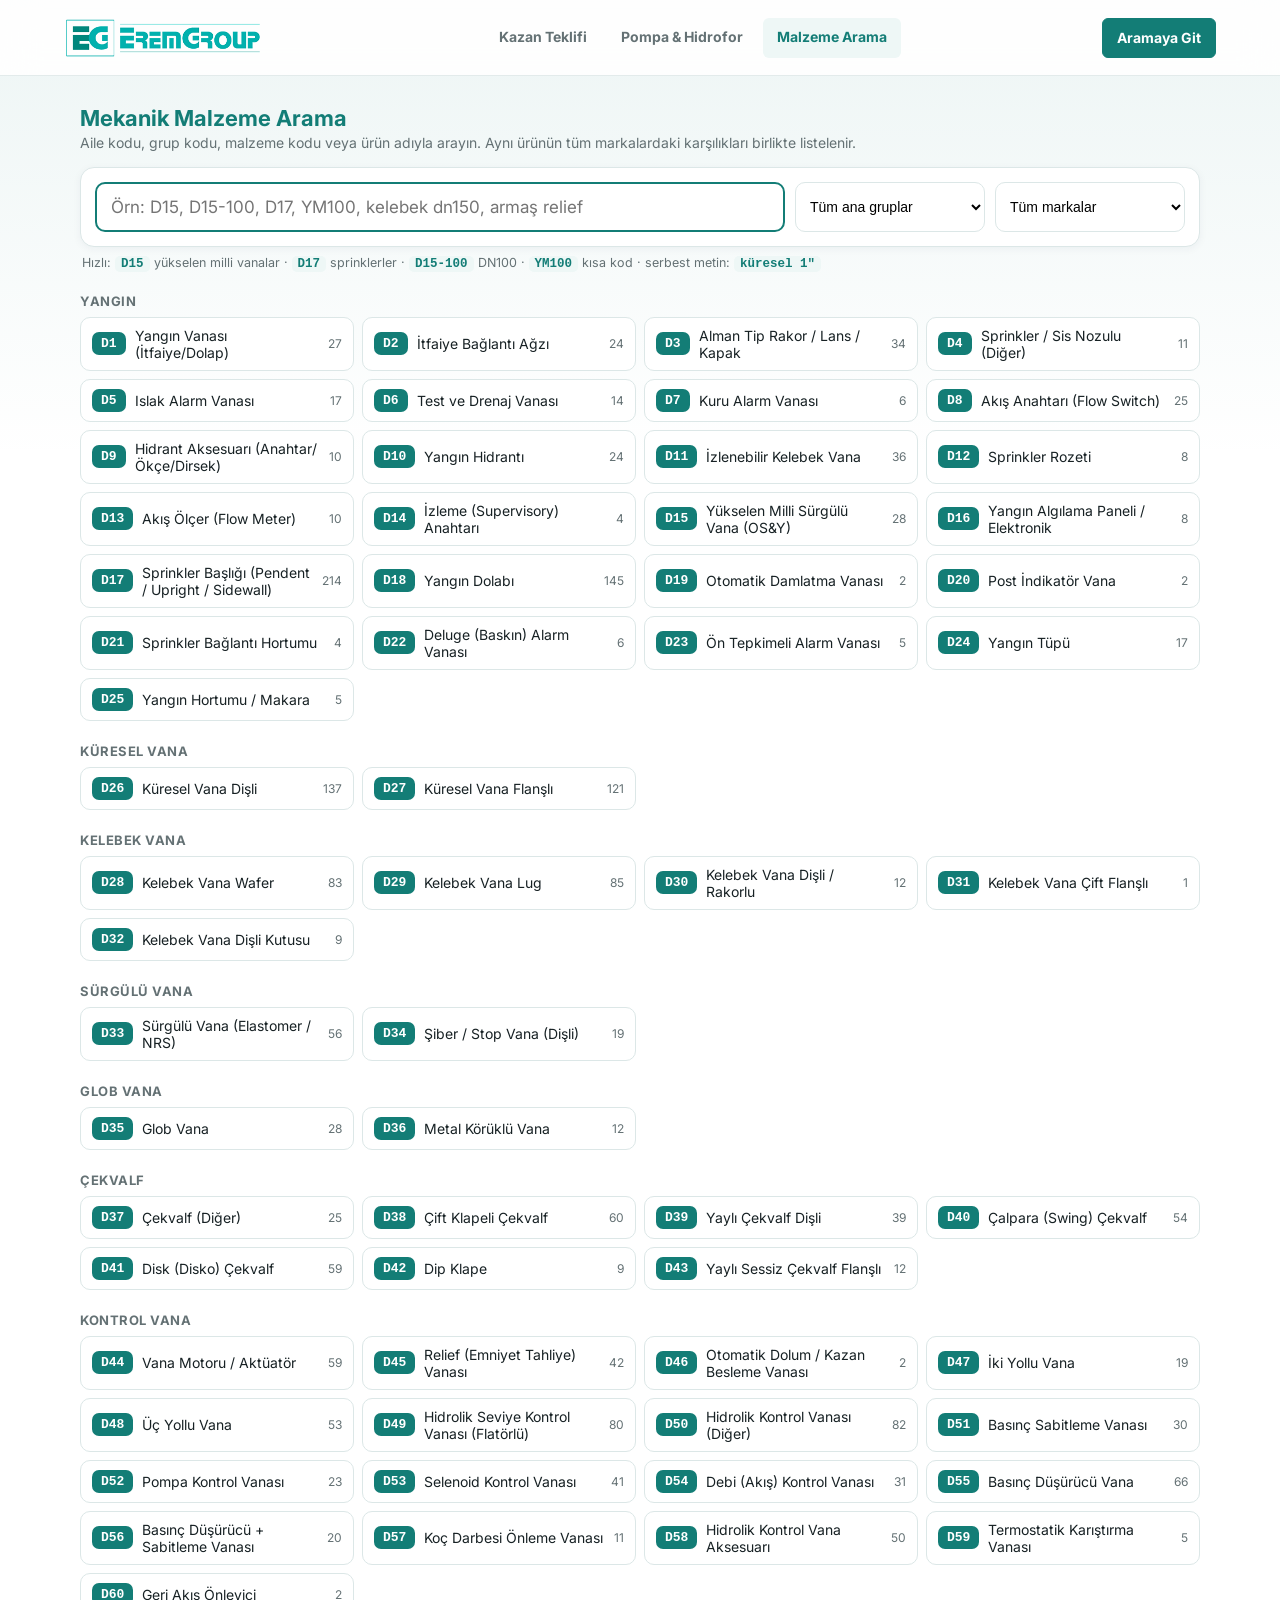
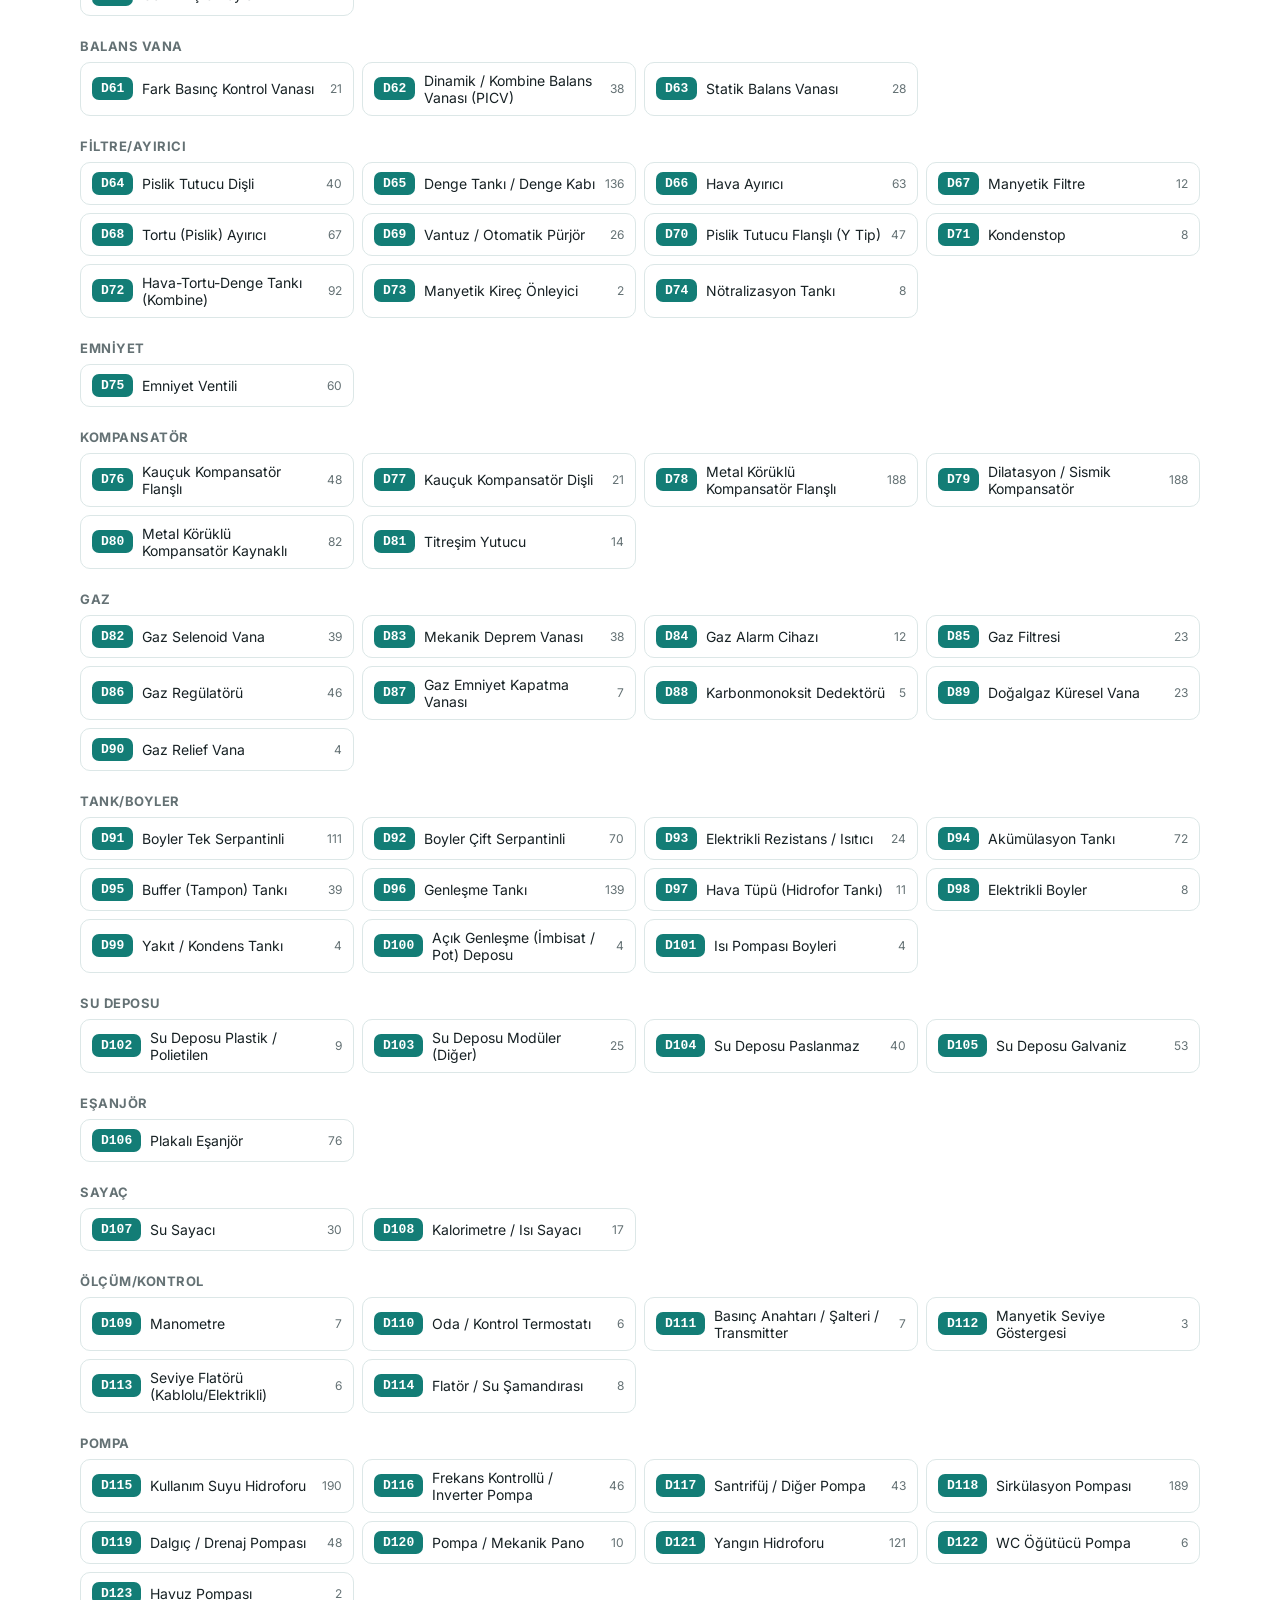
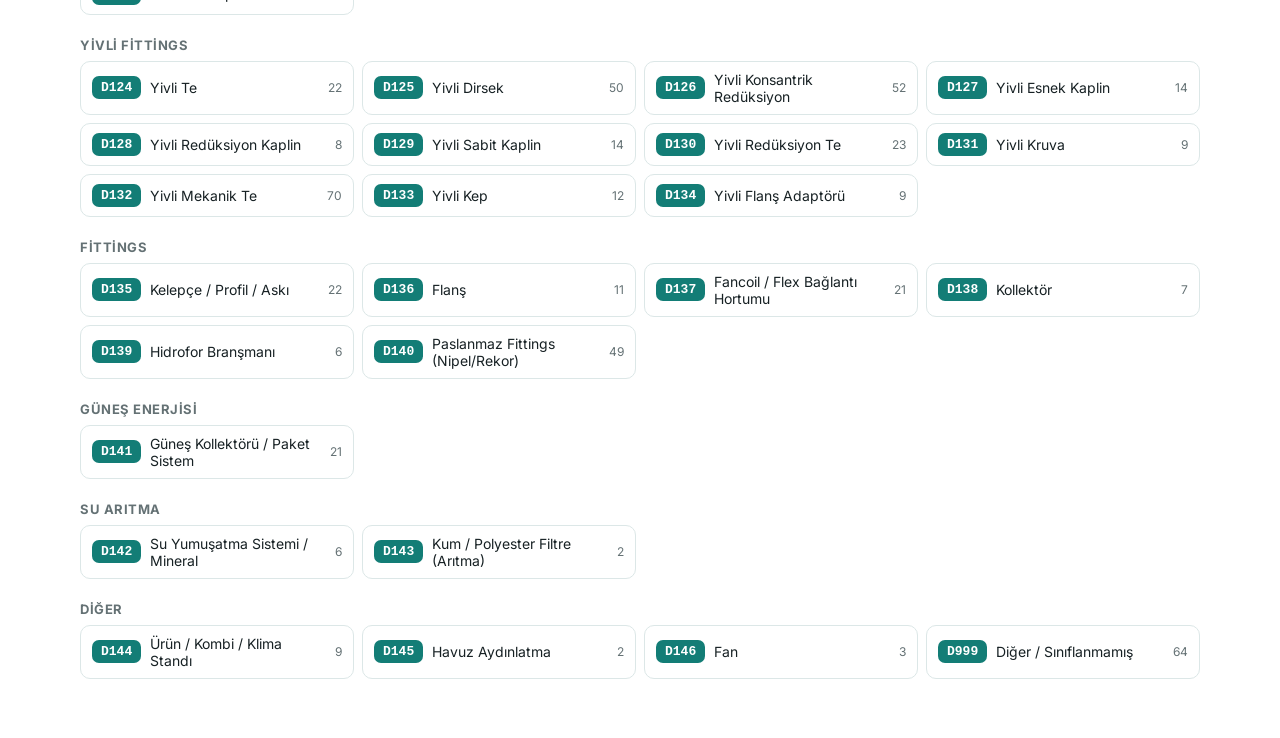
==== malzeme-arama/index.html @ 42b1c657 "Mekanik malzeme arama sayfasi eklendi" ====
<!DOCTYPE html>
<html lang="tr">
<head>
<meta charset="UTF-8">
<meta name="viewport" content="width=device-width, initial-scale=1.0">
<meta name="color-scheme" content="light">
<title>Erem Group | Mekanik Malzeme Arama</title>
<link rel="preconnect" href="https://fonts.googleapis.com" />
<link rel="preconnect" href="https://fonts.gstatic.com" crossorigin />
<link href="https://fonts.googleapis.com/css2?family=Inter:wght@400;500;600;700;800&display=swap" rel="stylesheet" />
<link rel="stylesheet" href="/styles.css" />
<style>
:root{--navy:#137d76;--navy2:#0f625d;--bg:transparent;--card:#fff;--line:#dce7e7;--txt:#172124;--mut:#647174;--acc:#eef7f6;--ok:#e2efda;--okt:#2e6b1f}
*{box-sizing:border-box}
body{margin:0;font-size:14px}
.ma-main{max-width:1200px;margin:0 auto;padding:28px clamp(16px,4vw,40px) 60px}
h1{margin:4px 0 4px;font-size:22px;color:var(--navy)}
.sub{color:var(--mut);margin:0 0 16px}
.searchbar{background:var(--card);border:1px solid var(--line);border-radius:14px;padding:14px;display:flex;gap:10px;flex-wrap:wrap;box-shadow:0 2px 8px rgba(20,40,70,.05)}
.q{flex:1 1 320px;position:relative}
.q input{width:100%;font-size:17px;padding:13px 40px 13px 14px;border:2px solid var(--line);border-radius:10px;outline:none}
.q input:focus{border-color:var(--navy)}
.q button{position:absolute;right:8px;top:50%;transform:translateY(-50%);border:0;background:none;font-size:20px;color:var(--mut);cursor:pointer;display:none}
select{padding:12px 10px;border:1px solid var(--line);border-radius:10px;background:#fff;font-size:14px;min-width:150px;flex:0 1 190px}
.hint{color:var(--mut);font-size:12.5px;margin:8px 2px 0}
.hint code{background:var(--acc);color:var(--navy);padding:1px 6px;border-radius:5px;font-weight:700;cursor:pointer}
.stat{margin:18px 2px 10px;color:var(--mut);font-size:13px}
.stat b{color:var(--txt)}
.grp{background:var(--card);border:1px solid var(--line);border-radius:12px;margin-bottom:12px;overflow:hidden}
.gh{display:flex;align-items:center;gap:10px;flex-wrap:wrap;padding:10px 14px;background:#fafbfd;border-bottom:1px solid var(--line)}
.code{font-family:ui-monospace,Consolas,monospace;background:var(--navy);color:#fff;padding:4px 9px;border-radius:7px;font-weight:700;font-size:13px;cursor:pointer;white-space:nowrap}
.code.alt{background:var(--acc);color:var(--navy)}
.gt{font-weight:700}
.gs{color:var(--mut);font-size:12.5px}
.chips{margin-left:auto;display:flex;gap:4px;flex-wrap:wrap}
.chip{font-size:11.5px;padding:3px 8px;border-radius:20px;background:var(--acc);color:var(--navy);font-weight:600}
.chip.multi{background:var(--ok);color:var(--okt)}
table{width:100%;border-collapse:collapse}
td{padding:8px 14px;border-top:1px solid #f0f3f7;vertical-align:top}
tr:first-child td{border-top:0}
td.mk{font-family:ui-monospace,Consolas,monospace;font-size:12px;color:var(--mut);white-space:nowrap;cursor:pointer;width:1%}
td.br{font-weight:700;white-space:nowrap;width:1%}
.tags span{display:inline-block;font-size:11px;background:#f1f3f6;color:#4a5563;border-radius:5px;padding:1px 6px;margin:3px 4px 0 0}
.fams h3{font-size:13px;letter-spacing:.04em;color:var(--mut);margin:22px 0 8px;text-transform:uppercase}
.fgrid{display:grid;grid-template-columns:repeat(auto-fill,minmax(260px,1fr));gap:8px}
.fam{background:var(--card);border:1px solid var(--line);border-radius:10px;padding:9px 11px;display:flex;gap:9px;align-items:center;cursor:pointer;text-align:left;font:inherit;color:inherit}
.fam:hover{border-color:var(--navy);background:#fbfdff}
.fam .n{margin-left:auto;color:var(--mut);font-size:12px}
.empty{background:var(--card);border:1px dashed var(--line);border-radius:12px;padding:30px;text-align:center;color:var(--mut)}
.more{text-align:center;margin:14px}
.more button{background:var(--navy);color:#fff;border:0;border-radius:9px;padding:10px 18px;font-weight:700;cursor:pointer}
.toast{position:fixed;bottom:18px;left:50%;transform:translateX(-50%);background:var(--txt);color:#fff;padding:8px 14px;border-radius:8px;font-size:13px;opacity:0;transition:.2s;pointer-events:none}
.toast.on{opacity:1}
@media(max-width:640px){td.mk{display:none}.chips{margin-left:0}select{flex:1 1 100%}}
</style>
</head>
<body>
<header class="site-header">
  <a class="brand" href="/" aria-label="Erem Group ana sayfa">
    <img src="/logo_dark.png" alt="Erem Group" style="height:40px;display:block;" />
  </a>
  <nav class="nav" aria-label="Ana menü">
    <a href="/#teklif">Kazan Teklifi</a>
    <a href="/pompa-hidrofor">Pompa &amp; Hidrofor</a>
    <a href="/malzeme-arama" class="active">Malzeme Arama</a>
  </nav>
  <a class="header-action" href="#q">Aramaya Git</a>
</header>
<main class="ma-main">
  <h1>Mekanik Malzeme Arama</h1>
  <p class="sub">Aile kodu, grup kodu, malzeme kodu veya ürün adıyla arayın. Aynı ürünün tüm markalardaki karşılıkları birlikte listelenir.</p>
  <div class="searchbar">
    <div class="q"><input id="q" type="text" placeholder="Örn: D15, D15-100, D17, YM100, kelebek dn150, armaş relief" autocomplete="off" autofocus><button id="clr" title="Temizle">×</button></div>
    <select id="fAna"><option value="">Tüm ana gruplar</option></select>
    <select id="fMarka"><option value="">Tüm markalar</option></select>
  </div>
  <p class="hint">Hızlı: <code>D15</code> yükselen milli vanalar · <code>D17</code> sprinklerler · <code>D15-100</code> DN100 · <code>YM100</code> kısa kod · serbest metin: <code>küresel 1"</code></p>
  <div id="stat" class="stat"></div>
  <div id="out"></div>
</main>
<div id="toast" class="toast"></div>
<script src="/malzeme-arama/data.js"></script>
<script>
const DATA = window.MALZEME_DATA;
const I={aile:0,grup:1,kisa:2,tip:3,olcu:4,birim:5,kod:6,ad:7,marka:8,bag:9,mlz:10,onay:11,pn:12,kw:13};
const TR={'Ç':'C','Ğ':'G','İ':'I','Ö':'O','Ş':'S','Ü':'U','ç':'C','ğ':'G','ı':'I','ö':'O','ş':'S','ü':'U','i':'I'};
const norm=s=>String(s).replace(/[ÇĞİÖŞÜçğıöşüi]/g,c=>TR[c]).toUpperCase().replace(/\s+/g,' ').trim();
const INCH={'1/2':'15','3/4':'20','1':'25','11/4':'32','1 1/4':'32','11/2':'40','1 1/2':'40','2':'50','21/2':'65','2 1/2':'65','3':'80','4':'100','5':'125','6':'150','8':'200','10':'250','12':'300'};
const rows=DATA.rows, fam=DATA.fam;
const hay=rows.map(r=>{const f=fam[r[I.aile]]||{};let h=[r[I.aile],r[I.grup],r[I.kisa],r[I.kod],r[I.ad],r[I.marka],r[I.tip],f.ad,r[I.bag],r[I.mlz],r[I.pn]].join(' ');
  if(r[I.birim]==='DN'&&r[I.olcu]) h+=' DN'+r[I.olcu]+' DN '+r[I.olcu];
  return ' '+norm(h)+' ';});
const esc=s=>String(s).replace(/[&<>"]/g,c=>({'&':'&amp;','<':'&lt;','>':'&gt;','"':'&quot;'}[c]));
const $=id=>document.getElementById(id);
DATA.ana.forEach(a=>$('fAna').add(new Option(a,a)));
[...new Set(rows.map(r=>r[I.marka]))].sort((a,b)=>a.localeCompare(b,'tr')).forEach(m=>$('fMarka').add(new Option(m,m)));
let limit=60;

function match(q){
  const Q=norm(q), fA=$('fAna').value, fM=$('fMarka').value;
  let idx=[];
  const pass=i=>(!fA||(fam[rows[i][I.aile]]||{}).ana===fA)&&(!fM||rows[i][I.marka]===fM);
  if(!Q){ if(!fA&&!fM) return null; rows.forEach((r,i)=>pass(i)&&idx.push(i)); return idx;}
  for(const k of [I.aile,I.grup,I.kisa,I.kod]){ rows.forEach((r,i)=>{if(norm(r[k])===Q&&pass(i))idx.push(i)}); if(idx.length) return idx; }
  // serbest metin: 1" gibi inç ifadelerini DN'e çevir
  let toks=Q.replace(/(\d+\s?\d?\/?\d*)\s*(\"|'')/g,(m,a)=>INCH[a.trim()]?'DN'+INCH[a.trim()]:m).split(' ').filter(Boolean);
  toks=toks.map(t=>/^DN\d+$/.test(t)?' '+t+' ':t);
  rows.forEach((r,i)=>{if(pass(i)&&toks.every(t=>hay[i].includes(t)))idx.push(i)});
  return idx;
}
function render(){
  const q=$('q').value; $('clr').style.display=q?'block':'none';
  const idx=match(q);
  if(idx===null){ $('stat').innerHTML=''; return renderFams(); }
  if(!idx.length){ $('stat').innerHTML=''; $('out').innerHTML='<div class="empty">Sonuç bulunamadı. Farklı bir kod veya kelime deneyin.</div>'; return;}
  const groups=new Map(); idx.forEach(i=>{const g=rows[i][I.grup]; if(!groups.has(g))groups.set(g,[]); groups.get(g).push(i)});
  const brands=new Set(idx.map(i=>rows[i][I.marka]));
  $('stat').innerHTML=`<b>${idx.length}</b> ürün · <b>${groups.size}</b> grup · <b>${brands.size}</b> marka`;
  let html='',n=0;
  for(const [g,list] of groups){ if(n++>=limit)break;
    const r0=rows[list[0]], f=fam[r0[I.aile]]||{};
    const bs=[...new Set(list.map(i=>rows[i][I.marka]))];
    const size=r0[I.olcu]?`${esc(r0[I.olcu])} <span class="gs">${esc(r0[I.birim])}</span>`:'';
    html+=`<div class="grp"><div class="gh"><span class="code" data-c="${esc(g)}">${esc(g)}</span>${r0[I.kisa]!==g?`<span class="code alt" data-c="${esc(r0[I.kisa])}">${esc(r0[I.kisa])}</span>`:''}
      <span class="gt">${esc(r0[I.tip])}</span><span>${size}</span>
      <span class="chips">${bs.map(b=>`<span class="chip ${bs.length>1?'multi':''}">${esc(b)}</span>`).join('')}</span></div><table>`;
    for(const i of list){const r=rows[i];
      const tags=[r[I.bag],r[I.mlz],r[I.onay],r[I.pn],r[I.kw]?r[I.kw]+' kW':''].filter(Boolean);
      html+=`<tr><td class="br">${esc(r[I.marka])}</td><td>${esc(r[I.ad])}<div class="tags">${tags.map(t=>`<span>${esc(t)}</span>`).join('')}</div></td><td class="mk" data-c="${esc(r[I.kod])}" title="Kopyala">${esc(r[I.kod])}</td></tr>`;}
    html+='</table></div>';
  }
  if(groups.size>limit) html+=`<div class="more"><button onclick="limit+=60;render()">Daha fazla göster (${groups.size-limit} grup daha)</button></div>`;
  $('out').innerHTML=html;
}
function renderFams(){
  const cnt={}; rows.forEach(r=>cnt[r[I.aile]]=(cnt[r[I.aile]]||0)+1);
  const by={}; Object.entries(fam).forEach(([k,v])=>{(by[v.ana]=by[v.ana]||[]).push(k)});
  let html='<div class="fams">';
  for(const a of DATA.ana){ if(!by[a])continue;
    html+=`<h3>${esc(a)}</h3><div class="fgrid">`+by[a].sort((x,y)=>+x.slice(1)-+y.slice(1)).map(k=>`<button class="fam" data-f="${k}"><span class="code">${k}</span><span>${esc(fam[k].ad)}</span><span class="n">${cnt[k]}</span></button>`).join('')+'</div>';}
  $('out').innerHTML=html+'</div>';
}
let t; $('q').addEventListener('input',()=>{limit=60;clearTimeout(t);t=setTimeout(()=>{render();sync()},150)});
$('fAna').onchange=$('fMarka').onchange=()=>{limit=60;render()};
$('clr').onclick=()=>{$('q').value='';render();sync();$('q').focus()};
function toast(m){const e=$('toast');e.textContent=m;e.classList.add('on');setTimeout(()=>e.classList.remove('on'),1200)}
$('out').addEventListener('click',e=>{
  const f=e.target.closest('[data-f]'); if(f){$('q').value=f.dataset.f;render();sync();window.scrollTo(0,0);return;}
  const c=e.target.closest('[data-c]'); if(c){navigator.clipboard?.writeText(c.dataset.c).then(()=>toast(c.dataset.c+' kopyalandı'),()=>{});}
});
document.querySelector('.hint').addEventListener('click',e=>{if(e.target.tagName==='CODE'){$('q').value=e.target.textContent;render();sync()}});
function sync(){try{const u=new URL(location.href);$('q').value?u.searchParams.set('q',$('q').value):u.searchParams.delete('q');history.replaceState(null,'',u)}catch(e){}}
try{const p=new URLSearchParams(location.search).get('q'); if(p)$('q').value=p;}catch(e){}
render();
</script>
</body>
</html>
---- styles.css ----
:root {
  color-scheme: light;
  --deep: #137d76;
  --aqua: #00babc;
  --ink: #172124;
  --muted: #647174;
  --line: #dce7e7;
  --soft: #eef7f6;
  --paper: #ffffff;
  --shade: #f7faf9;
}

* {
  box-sizing: border-box;
}

html {
  scroll-behavior: smooth;
}

body {
  margin: 0;
  font-family: Inter, Arial, sans-serif;
  color: var(--ink);
  background:
    linear-gradient(180deg, rgba(19, 125, 118, 0.08), transparent 460px),
    var(--paper);
}

a {
  color: inherit;
  text-decoration: none;
}

button,
input {
  font: inherit;
}

.site-header {
  position: sticky;
  top: 0;
  z-index: 20;
  display: flex;
  align-items: center;
  justify-content: space-between;
  gap: 24px;
  min-height: 76px;
  padding: 14px clamp(18px, 5vw, 72px);
  border-bottom: 1px solid rgba(220, 231, 231, 0.8);
  background: rgba(255, 255, 255, 0.9);
  backdrop-filter: blur(18px);
}

.brand {
  display: flex;
  align-items: center;
  gap: 12px;
  min-width: 220px;
}

.brand strong {
  display: block;
  font-size: 17px;
  letter-spacing: 0;
}

.brand small {
  display: block;
  margin-top: 2px;
  color: var(--muted);
  font-size: 12px;
}

.brand-mark {
  position: relative;
  display: grid;
  place-items: center;
  width: 46px;
  height: 46px;
  border: 2px solid var(--deep);
  background: #fff;
}

.mark-e,
.mark-g {
  position: absolute;
  display: block;
}

.mark-e {
  left: 8px;
  top: 11px;
  width: 16px;
  height: 22px;
  border-top: 6px solid var(--deep);
  border-bottom: 6px solid var(--deep);
}

.mark-e::after {
  content: "";
  position: absolute;
  left: 0;
  top: 5px;
  width: 11px;
  height: 6px;
  background: var(--deep);
}

.mark-g {
  right: 6px;
  top: 11px;
  width: 20px;
  height: 22px;
  border: 6px solid var(--aqua);
  border-right-color: transparent;
}

.mark-g::after {
  content: "";
  position: absolute;
  right: -6px;
  bottom: 2px;
  width: 13px;
  height: 6px;
  background: var(--aqua);
}

.nav {
  display: flex;
  align-items: center;
  justify-content: center;
  gap: 6px;
}

.nav a,
.header-action,
.primary-btn,
.secondary-btn,
.summary-header button {
  min-height: 40px;
  border-radius: 6px;
  padding: 10px 14px;
  font-size: 14px;
  font-weight: 700;
}

.nav a {
  color: var(--muted);
}

.nav a:hover {
  color: var(--deep);
  background: var(--soft);
}

.nav a.active {
  color: var(--deep);
  background: var(--soft);
}

.header-action,
.primary-btn {
  border: 1px solid var(--deep);
  background: var(--deep);
  color: white;
}

.secondary-btn {
  border: 1px solid var(--line);
  background: white;
  color: var(--deep);
}

.hero {
  display: grid;
  grid-template-columns: minmax(0, 1.1fr) minmax(340px, 0.65fr);
  gap: clamp(28px, 5vw, 64px);
  align-items: center;
  min-height: calc(100vh - 76px);
  padding: clamp(48px, 7vw, 92px) clamp(18px, 5vw, 72px);
}

.hero-copy {
  max-width: 860px;
}

.eyebrow {
  margin: 0 0 12px;
  color: var(--deep);
  font-size: 13px;
  font-weight: 800;
  letter-spacing: 0.08em;
  text-transform: uppercase;
}

h1,
h2,
h3,
p {
  letter-spacing: 0;
}

h1 {
  max-width: 820px;
  margin: 0;
  font-size: clamp(42px, 6vw, 78px);
  line-height: 0.98;
}

h2 {
  margin: 0;
  font-size: clamp(28px, 4vw, 48px);
  line-height: 1.05;
}

h3 {
  margin: 0 0 10px;
  font-size: 20px;
}

.hero-copy > p:not(.eyebrow) {
  max-width: 680px;
  margin: 24px 0 0;
  color: #435052;
  font-size: 18px;
  line-height: 1.65;
}

.hero-actions {
  display: flex;
  flex-wrap: wrap;
  gap: 12px;
  margin-top: 34px;
}

.hero-panel {
  align-self: stretch;
  display: flex;
  flex-direction: column;
  justify-content: space-between;
  min-height: 480px;
  padding: 28px;
  border: 1px solid rgba(19, 125, 118, 0.18);
  border-radius: 8px;
  background:
    linear-gradient(135deg, rgba(255, 255, 255, 0.86), rgba(238, 247, 246, 0.92)),
    repeating-linear-gradient(45deg, transparent 0 18px, rgba(0, 186, 188, 0.08) 18px 19px);
  box-shadow: 0 24px 80px rgba(16, 61, 59, 0.12);
}

.panel-topline {
  display: flex;
  justify-content: space-between;
  gap: 24px;
  color: var(--deep);
  font-weight: 800;
}

.panel-topline strong {
  font-size: 44px;
  line-height: 1;
}

.metric-grid {
  display: grid;
  gap: 12px;
}

.metric-grid article {
  padding: 18px;
  border: 1px solid rgba(19, 125, 118, 0.16);
  border-radius: 8px;
  background: rgba(255, 255, 255, 0.82);
}

.metric-grid strong {
  display: block;
  margin-bottom: 5px;
  color: var(--deep);
  font-size: 34px;
}

.metric-grid span,
.story p,
.capability-band p,
.locations span,
.footer p,
.footer a {
  color: var(--muted);
  line-height: 1.6;
}

.section {
  padding: clamp(56px, 7vw, 96px) clamp(18px, 5vw, 72px);
}

.split-section,
.locations-section {
  display: grid;
  grid-template-columns: minmax(260px, 0.72fr) minmax(0, 1fr);
  gap: clamp(28px, 6vw, 80px);
  border-top: 1px solid var(--line);
}

.story {
  display: grid;
  gap: 18px;
  font-size: 17px;
}

.story p {
  margin: 0;
}

.capability-band {
  display: grid;
  grid-template-columns: repeat(3, minmax(0, 1fr));
  gap: 1px;
  padding-top: 0;
  padding-bottom: 0;
  background: var(--line);
}

.capability-band article {
  min-height: 250px;
  padding: 36px;
  background: var(--shade);
}

.capability-band span {
  display: inline-block;
  margin-bottom: 42px;
  color: var(--aqua);
  font-weight: 800;
}

.quote-section {
  background: #0f2f2d;
  color: white;
}

.quote-heading {
  display: flex;
  justify-content: space-between;
  gap: 24px;
  align-items: end;
  margin-bottom: 28px;
}

.quote-heading h2 {
  max-width: 850px;
}

.quote-heading .eyebrow {
  color: #7de4e5;
}

.rate-box {
  display: grid;
  gap: 8px;
  min-width: 140px;
  color: #c5dddd;
  font-size: 13px;
  font-weight: 800;
}

input {
  width: 100%;
  min-height: 42px;
  border: 1px solid var(--line);
  border-radius: 6px;
  padding: 9px 11px;
  color: var(--ink);
  background: white;
}

.quote-shell {
  display: grid;
  grid-template-columns: minmax(0, 1.05fr) minmax(360px, 0.75fr);
  gap: 18px;
}

.config-panel,
.summary-panel {
  border: 1px solid rgba(255, 255, 255, 0.14);
  border-radius: 8px;
  background: rgba(255, 255, 255, 0.08);
}

.config-panel {
  display: grid;
  gap: 1px;
  overflow: hidden;
}

fieldset {
  margin: 0;
  padding: 22px;
  border: 0;
  background: rgba(255, 255, 255, 0.06);
}

legend {
  padding: 0;
  margin-bottom: 16px;
  color: #e6f8f7;
  font-weight: 800;
}

label {
  display: grid;
  gap: 8px;
  margin-bottom: 14px;
  color: #c5dddd;
  font-size: 13px;
  font-weight: 700;
}

label:last-child {
  margin-bottom: 0;
}

.segmented {
  display: grid;
  grid-template-columns: repeat(3, minmax(0, 1fr));
  gap: 8px;
}

.segment {
  min-height: 44px;
  border: 1px solid rgba(255, 255, 255, 0.22);
  border-radius: 6px;
  color: white;
  background: transparent;
  cursor: pointer;
}

.segment.active {
  border-color: var(--aqua);
  background: var(--aqua);
  color: #082322;
  font-weight: 800;
}

.segmented-2 {
  display: grid;
  grid-template-columns: repeat(2, minmax(0, 1fr));
  gap: 8px;
  margin-bottom: 10px;
}

.vana-segment {
  min-height: 44px;
  border: 1px solid rgba(255, 255, 255, 0.22);
  border-radius: 6px;
  color: white;
  background: transparent;
  cursor: pointer;
}

.vana-segment.active {
  border-color: var(--aqua);
  background: var(--aqua);
  color: #082322;
  font-weight: 800;
}

.ekmalzeme-segment {
  min-height: 44px;
  border: 1px solid rgba(255, 255, 255, 0.22);
  border-radius: 6px;
  color: white;
  background: transparent;
  cursor: pointer;
}

.ekmalzeme-segment.active {
  border-color: var(--aqua);
  background: var(--aqua);
  color: #082322;
  font-weight: 800;
}

.kazan-alti-detay {
  margin-top: 10px;
  padding-top: 10px;
  border-top: 1px solid rgba(255, 255, 255, 0.12);
}

.kazan-alti-warnings {
  font-size: 0.85rem;
  color: #ffb020;
  background: rgba(255, 176, 32, 0.1);
  border: 1px solid rgba(255, 176, 32, 0.35);
  border-radius: 6px;
  padding: 8px 10px;
  margin-top: 8px;
}

.kazan-alti-warnings ul {
  margin: 4px 0 0 18px;
  padding: 0;
}

@media print {
  .kazan-alti-warnings { display: none; }
}

.item-list {
  display: grid;
  gap: 10px;
}

.quote-item {
  display: grid;
  grid-template-columns: minmax(0, 1fr) 106px;
  gap: 12px;
  align-items: center;
  padding: 14px;
  border: 1px solid rgba(255, 255, 255, 0.12);
  border-radius: 8px;
  background: rgba(255, 255, 255, 0.07);
}

.quote-item strong {
  display: block;
  margin-bottom: 4px;
}

.quote-item span {
  color: #a9c9c8;
  font-size: 12px;
}

.quote-item input {
  text-align: center;
}

.inline-fieldset {
  display: grid;
  grid-template-columns: 1fr 1fr 1fr;
  gap: 12px;
  align-items: end;
}

.inline-fieldset legend {
  grid-column: 1 / -1;
}

.toggle-line {
  display: flex;
  align-items: center;
  gap: 10px;
  min-height: 42px;
  margin-bottom: 0;
}

.toggle-line input {
  width: 18px;
  min-height: 18px;
}

.summary-panel {
  position: sticky;
  top: 96px;
  align-self: start;
  padding: 20px;
  background: white;
  color: var(--ink);
}

.summary-header,
.client-card,
.totals > div {
  display: flex;
  justify-content: space-between;
  gap: 16px;
}

.summary-header {
  align-items: center;
  padding-bottom: 16px;
  border-bottom: 1px solid var(--line);
}

.summary-header span,
.client-card span,
.totals span {
  display: block;
  color: var(--muted);
  font-size: 12px;
  font-weight: 700;
  text-transform: uppercase;
}

.summary-header strong {
  display: block;
  margin-top: 4px;
  color: var(--deep);
  font-size: 24px;
}

.summary-header button {
  border: 1px solid var(--deep);
  color: white;
  background: var(--deep);
  cursor: pointer;
}

.client-card {
  flex-direction: column;
  margin: 16px 0;
  padding: 16px;
  border-radius: 8px;
  background: var(--soft);
}

.client-card strong {
  font-size: 18px;
}

.quote-lines {
  display: grid;
  gap: 10px;
  max-height: 430px;
  overflow: auto;
  padding-right: 4px;
}

.line-row {
  display: grid;
  grid-template-columns: minmax(0, 1fr) auto;
  gap: 12px;
  padding: 12px 0;
  border-bottom: 1px solid var(--line);
}

.line-row strong {
  display: block;
  margin-bottom: 4px;
}

.line-row span {
  color: var(--muted);
  font-size: 12px;
}

.line-row em {
  font-style: normal;
  font-weight: 800;
  color: var(--deep);
  white-space: nowrap;
}

.empty-lines {
  padding: 26px;
  border: 1px dashed var(--line);
  border-radius: 8px;
  color: var(--muted);
  text-align: center;
}

.totals {
  display: grid;
  gap: 10px;
  margin-top: 18px;
  padding-top: 18px;
  border-top: 2px solid var(--deep);
}

.totals > div {
  align-items: center;
}

.totals strong {
  font-size: 20px;
}

.locations-section {
  background: var(--shade);
}

.locations {
  display: grid;
  grid-template-columns: repeat(2, minmax(0, 1fr));
  gap: 12px;
}

.locations article {
  min-height: 150px;
  padding: 24px;
  border: 1px solid var(--line);
  border-radius: 8px;
  background: white;
}

.locations strong {
  display: block;
  margin-top: 20px;
  color: var(--deep);
  font-size: 22px;
}

.footer {
  display: grid;
  grid-template-columns: minmax(0, 1fr) auto;
  gap: 24px;
  padding: 34px clamp(18px, 5vw, 72px);
  border-top: 1px solid var(--line);
  background: white;
}

.footer strong {
  display: block;
  margin-bottom: 8px;
}

.footer p {
  margin: 0;
}

.footer div:last-child {
  display: grid;
  gap: 8px;
  text-align: right;
}

@media (max-width: 980px) {
  .site-header {
    flex-wrap: wrap;
  }

  .brand {
    min-width: 0;
  }

  .nav {
    order: 3;
    width: 100%;
    justify-content: flex-start;
    overflow-x: auto;
  }

  .hero,
  .quote-shell,
  .split-section,
  .locations-section {
    grid-template-columns: 1fr;
  }

  .hero {
    min-height: 0;
  }

  .hero-panel,
  .summary-panel {
    position: static;
  }

  .capability-band {
    grid-template-columns: 1fr;
  }
}

@media (max-width: 640px) {
  .site-header {
    padding: 12px 16px;
  }

  .header-action {
    display: none;
  }

  h1 {
    font-size: 40px;
  }

  .hero-panel {
    min-height: 390px;
    padding: 20px;
  }

  .quote-heading,
  .footer {
    grid-template-columns: 1fr;
  }

  .quote-heading {
    display: grid;
  }

  .inline-fieldset,
  .locations {
    grid-template-columns: 1fr;
  }

  .segmented {
    grid-template-columns: 1fr;
  }

  .quote-item {
    grid-template-columns: 1fr 92px;
  }

  .footer div:last-child {
    text-align: left;
  }
}

@media print {
  .site-header,
  .hero,
  .split-section,
  .capability-band,
  .locations-section,
  .config-panel,
  .footer,
  .quote-heading {
    display: none;
  }

  .quote-section {
    padding: 0;
    background: white;
    color: var(--ink);
  }

  .quote-shell {
    display: block;
  }

  .summary-panel {
    border: 0;
    box-shadow: none;
  }
}


/* ── PROFORMA STYLES ─────────────────────────────── */
.client-meta,
.teklif-meta {
  display: grid;
  grid-template-columns: 1fr 1fr;
  gap: .35rem .75rem;
  margin-bottom: .5rem;
}
.client-meta div,
.teklif-meta div {
  display: flex;
  flex-direction: column;
  font-size: .75rem;
}
.client-meta span,
.teklif-meta span {
  color: var(--text-2);
  font-size: .65rem;
  text-transform: uppercase;
  letter-spacing: .04em;
}
.client-meta strong,
.teklif-meta strong {
  color: var(--text-1);
  font-size: .8rem;
}

/* Proforma kalem tablosu */
.proforma-table {
  width: 100%;
  border-collapse: collapse;
  font-size: .75rem;
  margin-bottom: .75rem;
}
.proforma-table thead tr {
  background: var(--brand);
  color: #fff;
}
.proforma-table th,
.proforma-table td {
  padding: .4rem .5rem;
  text-align: left;
  border-bottom: 1px solid var(--surface-2);
}
.proforma-table th:nth-child(3),
.proforma-table th:nth-child(4),
.proforma-table th:nth-child(5),
.proforma-table th:nth-child(6),
.proforma-table td:nth-child(3),
.proforma-table td:nth-child(4),
.proforma-table td:nth-child(5),
.proforma-table td:nth-child(6) {
  text-align: right;
}
.proforma-table tbody tr:nth-child(even) {
  background: var(--surface-2);
}
.proforma-table small {
  color: var(--text-2);
  display: block;
}

/* Proforma toplam satırları */
.proforma-totals {
  border-top: 2px solid var(--brand);
  padding-top: .5rem;
}
.proforma-totals div {
  display: flex;
  justify-content: space-between;
  padding: .25rem 0;
  font-size: .8rem;
  border-bottom: 1px solid var(--surface-2);
}
.proforma-totals .net-toplam {
  font-weight: 600;
  background: var(--surface-2);
  padding: .3rem .4rem;
  border-radius: 4px;
}
.proforma-totals .genel-toplam {
  font-weight: 700;
  font-size: .95rem;
  color: var(--brand);
  border-top: 2px solid var(--brand);
  border-bottom: none;
  padding-top: .4rem;
  margin-top: .25rem;
}

/* Banka bilgileri */
.banka-bilgileri {
  margin-top: .75rem;
  padding: .6rem .75rem;
  background: var(--surface-2);
  border-radius: 6px;
  font-size: .7rem;
  line-height: 1.6;
}
.banka-bilgileri p { margin: 0; }

/* Print */
@media print {
  .config-panel,
  .site-header,
  .hero,
  .quote-heading,
  .rate-box { display: none !important; }
  .quote-shell { display: block !important; }
  .summary-panel { box-shadow: none; border: 1px solid #ddd; overflow: visible !important; }
  .quote-lines {
    max-height: none !important;
    overflow: visible !important;
  }
  .proforma-table { page-break-inside: auto; }
  .proforma-table tr { page-break-inside: avoid; }
}

/* Aksesuar adet input - teklif tablosu */
.qty-input {
  width: 60px;
  padding: 4px 6px;
  border: 1.5px solid var(--border, #e2e8f0);
  border-radius: 6px;
  font-size: 0.875rem;
  font-family: inherit;
  text-align: center;
  background: #f8fafc;
  color: inherit;
  transition: border-color 0.15s;
}
.qty-input:hover {
  border-color: #94a3b8;
}
.qty-input:focus {
  outline: none;
  border-color: #3b82f6;
  background: #fff;
}

@media print {
  .qty-input {
    border: none;
    background: transparent;
    width: auto;
    padding: 0;
    font-size: inherit;
    text-align: inherit;
  }
}
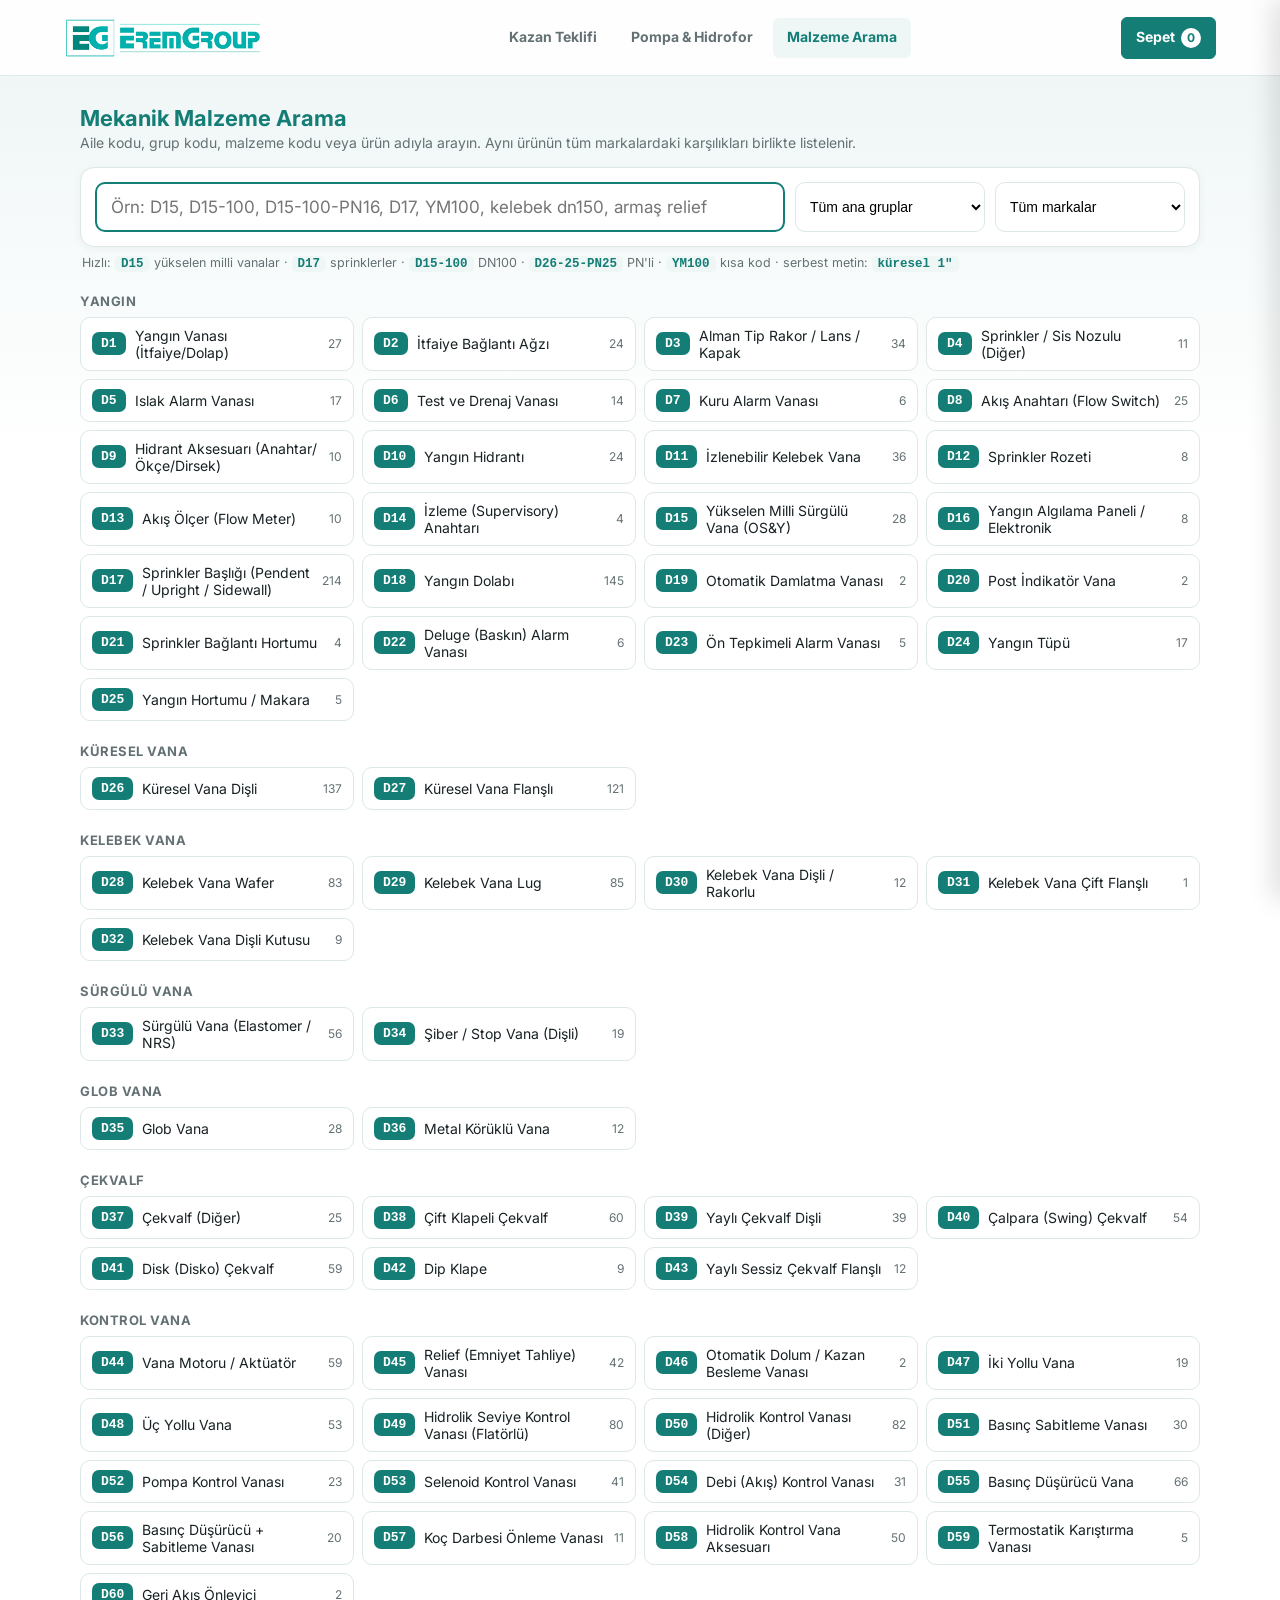
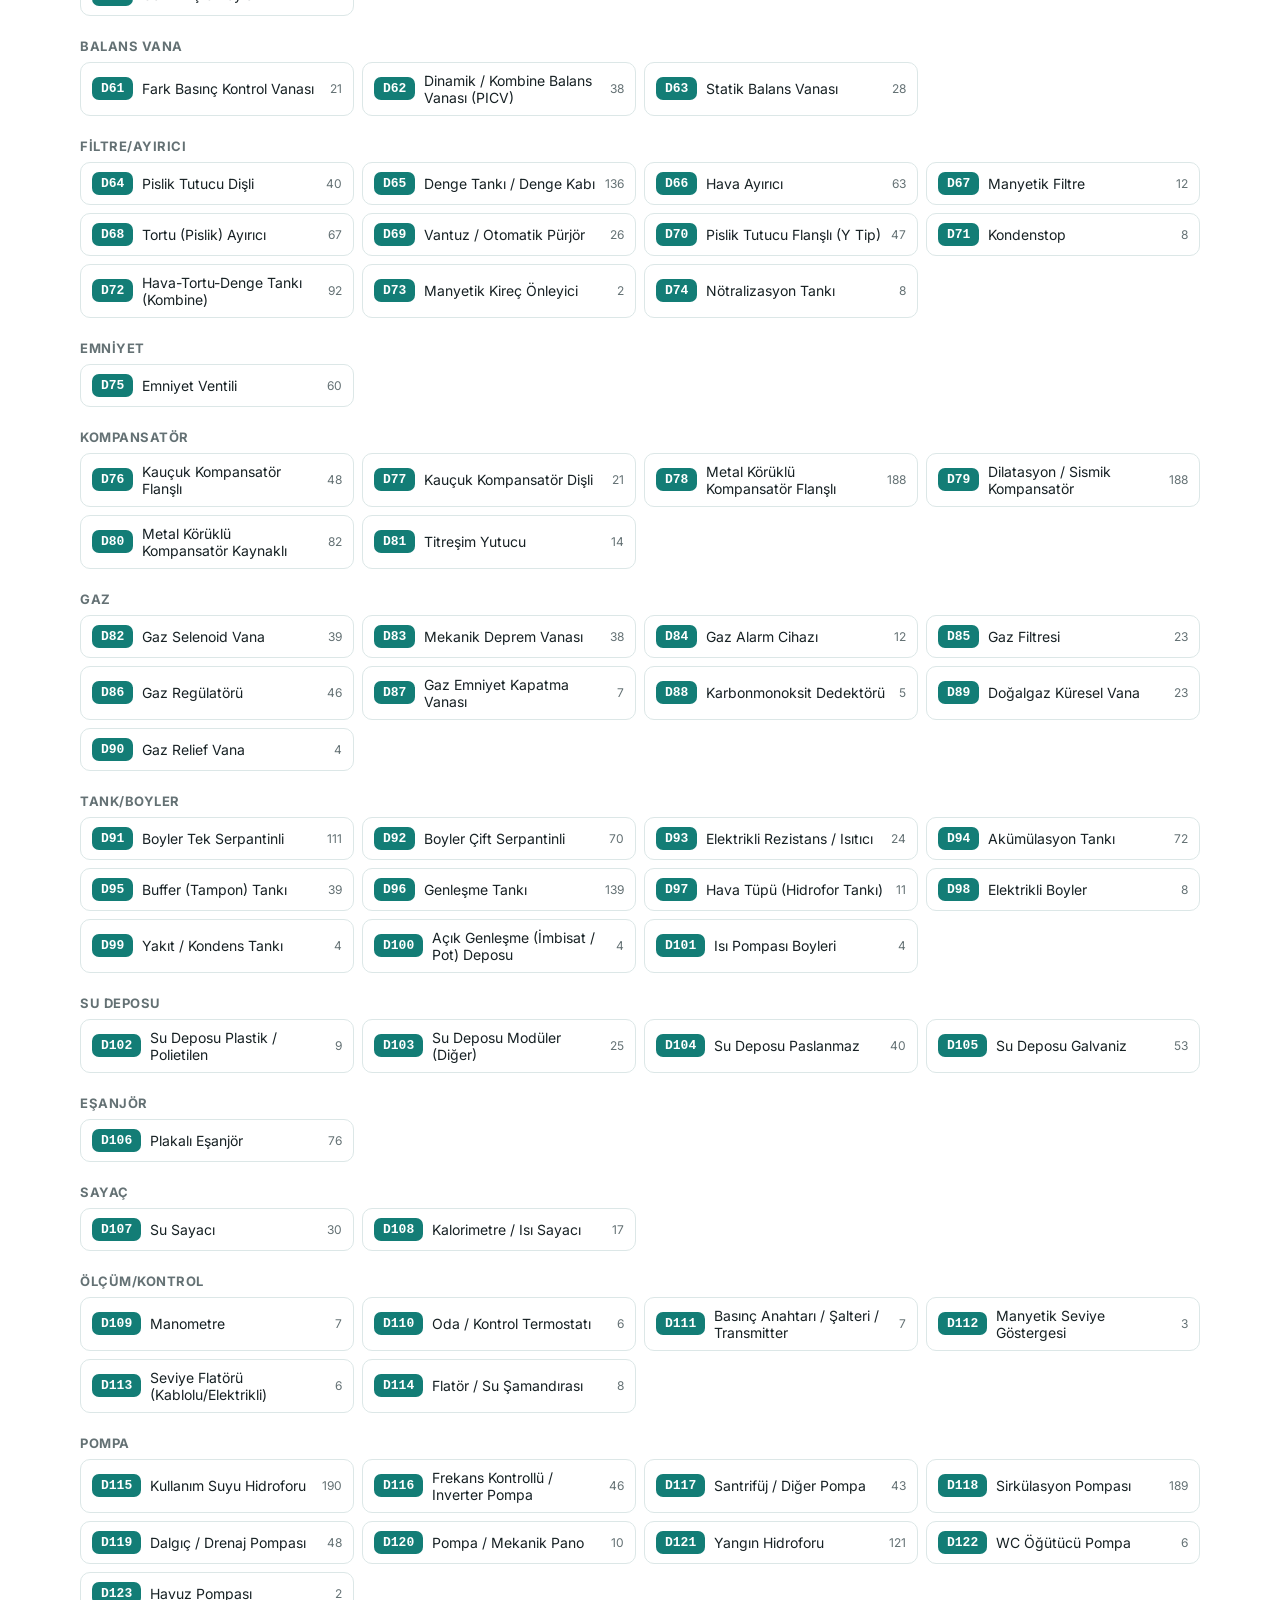
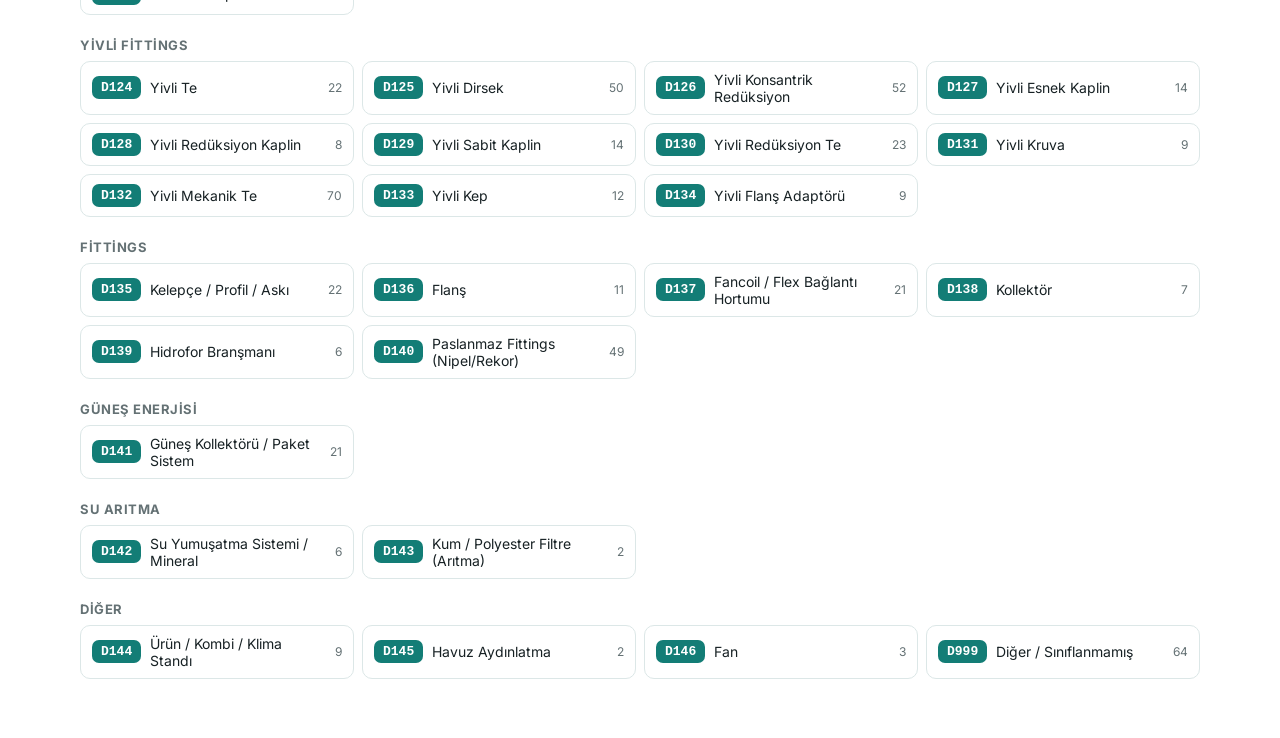
==== commit ce39cb50: "Sepet ozelligi ve PN'e gore vana gruplari" ====
--- a/malzeme-arama/index.html
+++ b/malzeme-arama/index.html
@@ -51,6 +51,39 @@
 .more button{background:var(--navy);color:#fff;border:0;border-radius:9px;padding:10px 18px;font-weight:700;cursor:pointer}
 .toast{position:fixed;bottom:18px;left:50%;transform:translateX(-50%);background:var(--txt);color:#fff;padding:8px 14px;border-radius:8px;font-size:13px;opacity:0;transition:.2s;pointer-events:none}
 .toast.on{opacity:1}
+.addb{border:1px solid var(--navy);background:#fff;color:var(--navy);border-radius:8px;padding:5px 10px;font-weight:700;font-size:12.5px;cursor:pointer;white-space:nowrap}
+.addb:hover{background:var(--navy);color:#fff}
+.addb.in{background:var(--navy);color:#fff}
+td.ac{width:1%;white-space:nowrap;text-align:right}
+.cartbtn{position:relative}
+.cartbtn .cnt{display:inline-block;min-width:20px;padding:0 6px;margin-left:6px;border-radius:10px;background:#fff;color:var(--navy);font-size:12px;line-height:20px;text-align:center}
+.fab{position:fixed;right:16px;bottom:16px;z-index:30;background:var(--navy);color:#fff;border:0;border-radius:30px;padding:13px 18px;font-weight:800;font-size:14px;box-shadow:0 6px 18px rgba(0,0,0,.18);cursor:pointer;display:none}
+.fab .cnt{background:#fff;color:var(--navy);border-radius:10px;padding:0 7px;margin-left:6px}
+.ov{position:fixed;inset:0;background:rgba(10,20,25,.35);z-index:40;display:none}
+.drawer{position:fixed;top:0;right:0;bottom:0;width:min(560px,100%);background:#fff;z-index:41;display:flex;flex-direction:column;transform:translateX(100%);transition:transform .2s;box-shadow:-8px 0 24px rgba(0,0,0,.12)}
+.open .ov{display:block}.open .drawer{transform:none}
+.dh{display:flex;align-items:center;gap:10px;padding:16px 18px;border-bottom:1px solid var(--line)}
+.dh h2{margin:0;font-size:18px;color:var(--navy);flex:1}
+.dh .x{border:0;background:none;font-size:26px;cursor:pointer;color:var(--mut)}
+.meta{display:flex;gap:8px;padding:12px 18px;border-bottom:1px solid var(--line);flex-wrap:wrap}
+.meta input{flex:1 1 200px;padding:9px 10px;border:1px solid var(--line);border-radius:8px;font-size:13.5px}
+.items{flex:1;overflow:auto;padding:6px 18px}
+.it{border-bottom:1px solid #eef2f2;padding:12px 0;display:grid;grid-template-columns:1fr auto;gap:6px 12px}
+.it .nm{font-weight:600;font-size:13.5px}
+.it .sub2{color:var(--mut);font-size:12px;display:flex;gap:8px;flex-wrap:wrap;align-items:center}
+.it select{min-width:0;flex:0 1 auto;padding:4px 6px;font-size:12px;border-radius:6px}
+.qty{display:flex;align-items:center;gap:4px}
+.qty button{width:28px;height:28px;border:1px solid var(--line);background:#fff;border-radius:7px;font-size:16px;cursor:pointer}
+.qty input{width:52px;height:28px;text-align:center;border:1px solid var(--line);border-radius:7px;font-size:14px}
+.rm{border:0;background:none;color:#b3261e;font-size:12px;cursor:pointer;padding:0}
+.df{border-top:1px solid var(--line);padding:14px 18px;display:flex;gap:8px;flex-wrap:wrap;align-items:center}
+.df .sum{flex:1 1 100%;color:var(--mut);font-size:13px}
+.btn{border:0;border-radius:9px;padding:11px 14px;font-weight:700;cursor:pointer;font-size:13.5px}
+.btn.p{background:var(--navy);color:#fff}.btn.s{background:var(--acc);color:var(--navy)}.btn.d{background:#fdecea;color:#b3261e;margin-left:auto}
+.cempty{color:var(--mut);text-align:center;padding:40px 10px}
+#printArea{display:none}
+@media print{body>*:not(#printArea){display:none!important}#printArea{display:block;font-family:Arial,sans-serif;font-size:11pt}#printArea table{width:100%;border-collapse:collapse}#printArea th,#printArea td{border:1px solid #999;padding:5px 6px;text-align:left}#printArea th{background:#eef7f6}}
+@media(max-width:640px){td.ac{padding-left:4px}.fab{display:block}}
 @media(max-width:640px){td.mk{display:none}.chips{margin-left:0}select{flex:1 1 100%}}
 </style>
 </head>
@@ -64,21 +97,31 @@
     <a href="/pompa-hidrofor">Pompa &amp; Hidrofor</a>
     <a href="/malzeme-arama" class="active">Malzeme Arama</a>
   </nav>
-  <a class="header-action" href="#q">Aramaya Git</a>
+  <a class="header-action cartbtn" href="#" id="cartOpen">Sepet<span class="cnt" id="cartCnt">0</span></a>
 </header>
 <main class="ma-main">
   <h1>Mekanik Malzeme Arama</h1>
   <p class="sub">Aile kodu, grup kodu, malzeme kodu veya ürün adıyla arayın. Aynı ürünün tüm markalardaki karşılıkları birlikte listelenir.</p>
   <div class="searchbar">
-    <div class="q"><input id="q" type="text" placeholder="Örn: D15, D15-100, D17, YM100, kelebek dn150, armaş relief" autocomplete="off" autofocus><button id="clr" title="Temizle">×</button></div>
+    <div class="q"><input id="q" type="text" placeholder="Örn: D15, D15-100, D15-100-PN16, D17, YM100, kelebek dn150, armaş relief" autocomplete="off" autofocus><button id="clr" title="Temizle">×</button></div>
     <select id="fAna"><option value="">Tüm ana gruplar</option></select>
     <select id="fMarka"><option value="">Tüm markalar</option></select>
   </div>
-  <p class="hint">Hızlı: <code>D15</code> yükselen milli vanalar · <code>D17</code> sprinklerler · <code>D15-100</code> DN100 · <code>YM100</code> kısa kod · serbest metin: <code>küresel 1"</code></p>
+  <p class="hint">Hızlı: <code>D15</code> yükselen milli vanalar · <code>D17</code> sprinklerler · <code>D15-100</code> DN100 · <code>D26-25-PN25</code> PN'li · <code>YM100</code> kısa kod · serbest metin: <code>küresel 1"</code></p>
   <div id="stat" class="stat"></div>
   <div id="out"></div>
 </main>
 <div id="toast" class="toast"></div>
+<button class="fab" id="fab">Sepet<span class="cnt" id="fabCnt">0</span></button>
+<div id="cartWrap"><div class="ov" id="ov"></div>
+<aside class="drawer" aria-label="Sepet">
+  <div class="dh"><h2>Sepet</h2><button class="x" id="cartClose" aria-label="Kapat">×</button></div>
+  <div class="meta"><input id="cMus" placeholder="Firma / Müşteri"><input id="cPrj" placeholder="Proje / Bina"></div>
+  <div class="items" id="cartItems"></div>
+  <div class="df"><div class="sum" id="cartSum"></div>
+    <button class="btn p" id="cXls">Excel indir</button><button class="btn s" id="cPrint">Yazdır / PDF</button><button class="btn s" id="cCopy">Kopyala</button><button class="btn d" id="cClear">Temizle</button></div>
+</aside></div>
+<div id="printArea"></div>
 <script src="/malzeme-arama/data.js"></script>
 <script>
 const DATA = window.MALZEME_DATA;
@@ -101,7 +144,7 @@
   let idx=[];
   const pass=i=>(!fA||(fam[rows[i][I.aile]]||{}).ana===fA)&&(!fM||rows[i][I.marka]===fM);
   if(!Q){ if(!fA&&!fM) return null; rows.forEach((r,i)=>pass(i)&&idx.push(i)); return idx;}
-  for(const k of [I.aile,I.grup,I.kisa,I.kod]){ rows.forEach((r,i)=>{if(norm(r[k])===Q&&pass(i))idx.push(i)}); if(idx.length) return idx; }
+  for(const k of [I.aile,I.grup,I.kisa,I.kod]){ rows.forEach((r,i)=>{const v=norm(r[k]); if((v===Q||(k===I.grup&&v.startsWith(Q+'-')))&&pass(i))idx.push(i)}); if(idx.length) return idx; }
   // serbest metin: 1" gibi inç ifadelerini DN'e çevir
   let toks=Q.replace(/(\d+\s?\d?\/?\d*)\s*(\"|'')/g,(m,a)=>INCH[a.trim()]?'DN'+INCH[a.trim()]:m).split(' ').filter(Boolean);
   toks=toks.map(t=>/^DN\d+$/.test(t)?' '+t+' ':t);
@@ -126,7 +169,7 @@
       <span class="chips">${bs.map(b=>`<span class="chip ${bs.length>1?'multi':''}">${esc(b)}</span>`).join('')}</span></div><table>`;
     for(const i of list){const r=rows[i];
       const tags=[r[I.bag],r[I.mlz],r[I.onay],r[I.pn],r[I.kw]?r[I.kw]+' kW':''].filter(Boolean);
-      html+=`<tr><td class="br">${esc(r[I.marka])}</td><td>${esc(r[I.ad])}<div class="tags">${tags.map(t=>`<span>${esc(t)}</span>`).join('')}</div></td><td class="mk" data-c="${esc(r[I.kod])}" title="Kopyala">${esc(r[I.kod])}</td></tr>`;}
+      html+=`<tr><td class="br">${esc(r[I.marka])}</td><td>${esc(r[I.ad])}<div class="tags">${tags.map(t=>`<span>${esc(t)}</span>`).join('')}</div></td><td class="mk" data-c="${esc(r[I.kod])}" title="Kopyala">${esc(r[I.kod])}</td><td class="ac"><button class="addb${cart.q[r[I.kod]]?' in':''}" data-add="${i}">${cart.q[r[I.kod]]?'Sepette ('+cart.q[r[I.kod]]+') +':'+ Sepet'}</button></td></tr>`;}
     html+='</table></div>';
   }
   if(groups.size>limit) html+=`<div class="more"><button onclick="limit+=60;render()">Daha fazla göster (${groups.size-limit} grup daha)</button></div>`;
@@ -145,12 +188,59 @@
 $('clr').onclick=()=>{$('q').value='';render();sync();$('q').focus()};
 function toast(m){const e=$('toast');e.textContent=m;e.classList.add('on');setTimeout(()=>e.classList.remove('on'),1200)}
 $('out').addEventListener('click',e=>{
+  const a=e.target.closest('[data-add]'); if(a){addCart(+a.dataset.add,1);return;}
   const f=e.target.closest('[data-f]'); if(f){$('q').value=f.dataset.f;render();sync();window.scrollTo(0,0);return;}
   const c=e.target.closest('[data-c]'); if(c){navigator.clipboard?.writeText(c.dataset.c).then(()=>toast(c.dataset.c+' kopyalandı'),()=>{});}
 });
 document.querySelector('.hint').addEventListener('click',e=>{if(e.target.tagName==='CODE'){$('q').value=e.target.textContent;render();sync()}});
 function sync(){try{const u=new URL(location.href);$('q').value?u.searchParams.set('q',$('q').value):u.searchParams.delete('q');history.replaceState(null,'',u)}catch(e){}}
 try{const p=new URLSearchParams(location.search).get('q'); if(p)$('q').value=p;}catch(e){}
+
+// ================= SEPET =================
+const byKod={}; rows.forEach((r,i)=>byKod[r[I.kod]]=i);
+const byGrup={}; rows.forEach((r,i)=>(byGrup[r[I.grup]]=byGrup[r[I.grup]]||[]).push(i));
+let cart={order:[],q:{},mus:'',prj:''};
+try{const c=JSON.parse(localStorage.getItem('eremSepet')||'null'); if(c&&c.order){cart=c; cart.order=cart.order.filter(k=>k in byKod);}}catch(e){}
+function saveCart(){try{localStorage.setItem('eremSepet',JSON.stringify(cart))}catch(e){}}
+function addCart(i,n){const k=rows[i][I.kod]; if(!cart.q[k]){cart.q[k]=0;cart.order.push(k);} cart.q[k]+=n; saveCart(); toast(rows[i][I.marka]+' sepete eklendi'); refreshCart(); render();}
+function setQty(k,v){v=Math.max(0,Math.round(+v||0)); if(!v){delete cart.q[k];cart.order=cart.order.filter(x=>x!==k);} else cart.q[k]=v; saveCart(); refreshCart(); render();}
+function swapItem(oldK,newK){if(oldK===newK)return; const q=cart.q[oldK]; const pos=cart.order.indexOf(oldK); delete cart.q[oldK];
+  if(cart.q[newK]){cart.q[newK]+=q; cart.order.splice(pos,1);} else {cart.q[newK]=q; cart.order[pos]=newK;} saveCart(); refreshCart(); render();}
+function refreshCart(){
+  const n=cart.order.length, tot=cart.order.reduce((a,k)=>a+cart.q[k],0);
+  $('cartCnt').textContent=n; $('fabCnt').textContent=n;
+  $('cMus').value=cart.mus||''; $('cPrj').value=cart.prj||'';
+  if(!n){$('cartItems').innerHTML='<div class="cempty">Sepet boş. Arama sonuçlarındaki <b>+ Sepet</b> düğmesiyle ürün ekleyin.</div>'; $('cartSum').textContent=''; return;}
+  $('cartSum').innerHTML=`<b>${n}</b> kalem · toplam <b>${tot}</b> adet`;
+  $('cartItems').innerHTML=cart.order.map(k=>{const i=byKod[k], r=rows[i]; const alts=byGrup[r[I.grup]]||[i];
+    const sel=alts.length>1?`<select data-swap="${esc(k)}" title="Aynı gruptaki alternatif ürün">${alts.map(j=>`<option value="${esc(rows[j][I.kod])}"${j===i?' selected':''}>${esc(rows[j][I.marka])} · ${esc(rows[j][I.kod])}</option>`).join('')}</select>`:`<span>${esc(r[I.marka])}</span>`;
+    return `<div class="it"><div><div class="nm">${esc(r[I.ad])}</div><div class="sub2"><span class="code" style="font-size:11px;padding:2px 6px">${esc(r[I.grup])}</span>${sel}</div></div>
+      <div style="text-align:right"><div class="qty"><button data-dec="${esc(k)}">−</button><input data-qty="${esc(k)}" value="${cart.q[k]}" inputmode="numeric"><button data-inc="${esc(k)}">+</button></div><button class="rm" data-rm="${esc(k)}">Kaldır</button></div></div>`}).join('');
+}
+function openCart(o){document.body.classList.toggle('open',o); $('cartWrap').className=o?'open':''; if(o)refreshCart();}
+$('cartOpen').onclick=e=>{e.preventDefault();openCart(true)}; $('fab').onclick=()=>openCart(true);
+$('cartClose').onclick=$('ov').onclick=()=>openCart(false);
+$('cMus').oninput=e=>{cart.mus=e.target.value;saveCart()}; $('cPrj').oninput=e=>{cart.prj=e.target.value;saveCart()};
+$('cartItems').addEventListener('click',e=>{const t=e.target;
+  if(t.dataset.inc)setQty(t.dataset.inc,cart.q[t.dataset.inc]+1);
+  else if(t.dataset.dec)setQty(t.dataset.dec,cart.q[t.dataset.dec]-1);
+  else if(t.dataset.rm)setQty(t.dataset.rm,0);});
+$('cartItems').addEventListener('change',e=>{const t=e.target; if(t.dataset.qty)setQty(t.dataset.qty,t.value); if(t.dataset.swap)swapItem(t.dataset.swap,t.value);});
+function cartRows(){return cart.order.map((k,n)=>{const r=rows[byKod[k]];return [n+1,r[I.grup],r[I.kod],r[I.ad],r[I.marka],r[I.pn]||'',cart.q[k]]})}
+const HEAD=['Sıra','Grup Kodu','Malzeme Kodu','Malzeme Adı','Marka','PN','Adet'];
+function loadXlsx(){return window.XLSX?Promise.resolve():new Promise((res,rej)=>{const s=document.createElement('script');s.src='https://cdnjs.cloudflare.com/ajax/libs/xlsx/0.18.5/xlsx.full.min.js';s.onload=res;s.onerror=rej;document.head.appendChild(s)})}
+$('cXls').onclick=async()=>{if(!cart.order.length)return toast('Sepet boş');
+  const d=new Date().toLocaleDateString('tr-TR'); const aoa=[['Erem Group - Malzeme Listesi'],['Firma / Müşteri',cart.mus||''],['Proje / Bina',cart.prj||''],['Tarih',d],[],HEAD,...cartRows()];
+  try{await loadXlsx(); const ws=XLSX.utils.aoa_to_sheet(aoa); ws['!cols']=[{wch:5},{wch:18},{wch:24},{wch:60},{wch:14},{wch:8},{wch:7}];
+    const wb=XLSX.utils.book_new(); XLSX.utils.book_append_sheet(wb,ws,'Sepet'); XLSX.writeFile(wb,'malzeme-listesi'+(cart.prj?'-'+cart.prj:'')+'.xlsx');}
+  catch(e){const csv='﻿'+aoa.map(r=>r.map(v=>'"'+String(v??'').replace(/"/g,'""')+'"').join(';')).join('\r\n');
+    const a=document.createElement('a');a.href=URL.createObjectURL(new Blob([csv],{type:'text/csv'}));a.download='malzeme-listesi.csv';a.click();}};
+$('cPrint').onclick=()=>{if(!cart.order.length)return toast('Sepet boş');
+  $('printArea').innerHTML=`<h2 style="margin:0 0 6px">Erem Group – Malzeme Listesi</h2><p style="margin:0 0 12px">Firma / Müşteri: <b>${esc(cart.mus||'-')}</b> · Proje: <b>${esc(cart.prj||'-')}</b> · Tarih: ${new Date().toLocaleDateString('tr-TR')}</p>
+  <table><thead><tr>${HEAD.map(h=>`<th>${h}</th>`).join('')}</tr></thead><tbody>${cartRows().map(r=>`<tr>${r.map(v=>`<td>${esc(v)}</td>`).join('')}</tr>`).join('')}</tbody></table>`; window.print();};
+$('cCopy').onclick=()=>{if(!cart.order.length)return toast('Sepet boş'); const txt=[HEAD,...cartRows()].map(r=>r.join('\t')).join('\n'); navigator.clipboard?.writeText(txt).then(()=>toast('Liste kopyalandı (Excel\'e yapıştırılabilir)'),()=>{});};
+$('cClear').onclick=()=>{if(!cart.order.length)return; cart={order:[],q:{},mus:cart.mus,prj:cart.prj}; saveCart(); refreshCart(); render();};
+refreshCart();
 render();
 </script>
 </body>
